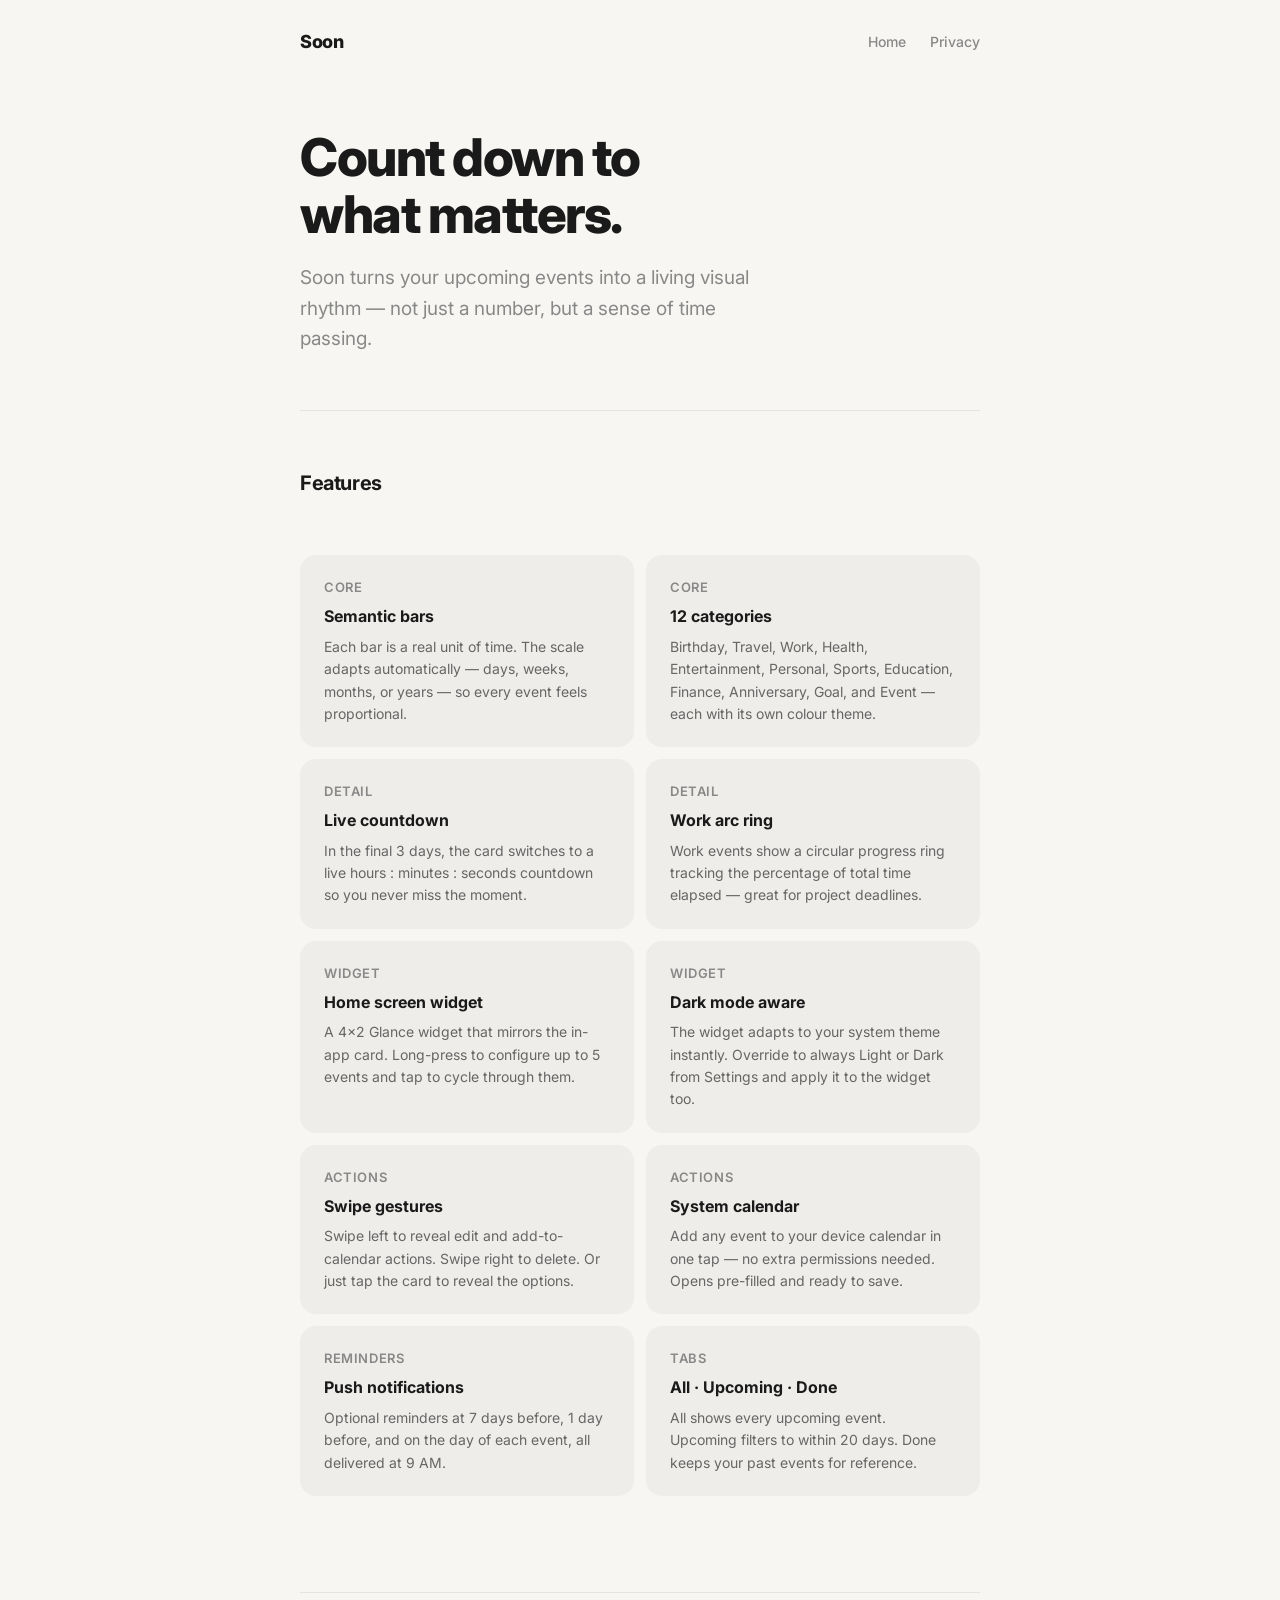
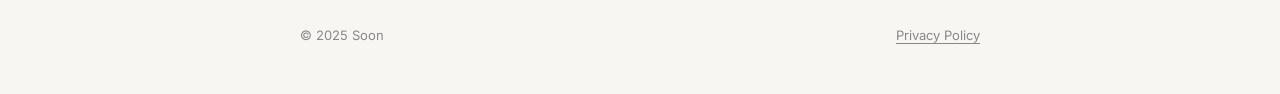
==== index.html @ 2a0a5874 "Initial site: landing page and privacy policy" ====
<!DOCTYPE html>
<html lang="en">
<head>
  <meta charset="UTF-8" />
  <meta name="viewport" content="width=device-width, initial-scale=1.0" />
  <title>Soon — Countdown to what matters</title>
  <meta name="description" content="Soon is a countdown app that turns your upcoming events into a visual rhythm of bars. Dark mode, home screen widgets, and no clutter." />
  <link rel="stylesheet" href="style.css" />
</head>
<body>

  <nav>
    <a class="nav-logo" href="index.html">Soon</a>
    <ul class="nav-links">
      <li><a href="index.html">Home</a></li>
      <li><a href="privacy.html">Privacy</a></li>
    </ul>
  </nav>

  <div class="container">

    <h1>Count down to<br>what matters.</h1>
    <p class="tagline">Soon turns your upcoming events into a living visual rhythm — not just a number, but a sense of time passing.</p>

    <hr class="divider" />

    <h2>Features</h2>

    <div class="features">

      <div class="feature">
        <div class="feature-label">Core</div>
        <h3>Semantic bars</h3>
        <p>Each bar is a real unit of time. The scale adapts automatically — days, weeks, months, or years — so every event feels proportional.</p>
      </div>

      <div class="feature">
        <div class="feature-label">Core</div>
        <h3>12 categories</h3>
        <p>Birthday, Travel, Work, Health, Entertainment, Personal, Sports, Education, Finance, Anniversary, Goal, and Event — each with its own colour theme.</p>
      </div>

      <div class="feature">
        <div class="feature-label">Detail</div>
        <h3>Live countdown</h3>
        <p>In the final 3 days, the card switches to a live hours : minutes : seconds countdown so you never miss the moment.</p>
      </div>

      <div class="feature">
        <div class="feature-label">Detail</div>
        <h3>Work arc ring</h3>
        <p>Work events show a circular progress ring tracking the percentage of total time elapsed — great for project deadlines.</p>
      </div>

      <div class="feature">
        <div class="feature-label">Widget</div>
        <h3>Home screen widget</h3>
        <p>A 4×2 Glance widget that mirrors the in-app card. Long-press to configure up to 5 events and tap to cycle through them.</p>
      </div>

      <div class="feature">
        <div class="feature-label">Widget</div>
        <h3>Dark mode aware</h3>
        <p>The widget adapts to your system theme instantly. Override to always Light or Dark from Settings and apply it to the widget too.</p>
      </div>

      <div class="feature">
        <div class="feature-label">Actions</div>
        <h3>Swipe gestures</h3>
        <p>Swipe left to reveal edit and add-to-calendar actions. Swipe right to delete. Or just tap the card to reveal the options.</p>
      </div>

      <div class="feature">
        <div class="feature-label">Actions</div>
        <h3>System calendar</h3>
        <p>Add any event to your device calendar in one tap — no extra permissions needed. Opens pre-filled and ready to save.</p>
      </div>

      <div class="feature">
        <div class="feature-label">Reminders</div>
        <h3>Push notifications</h3>
        <p>Optional reminders at 7 days before, 1 day before, and on the day of each event, all delivered at 9 AM.</p>
      </div>

      <div class="feature">
        <div class="feature-label">Tabs</div>
        <h3>All · Upcoming · Done</h3>
        <p>All shows every upcoming event. Upcoming filters to within 20 days. Done keeps your past events for reference.</p>
      </div>

    </div>

  </div>

  <footer>
    <span>© 2025 Soon</span>
    <a href="privacy.html">Privacy Policy</a>
  </footer>

</body>
</html>
---- style.css ----
@import url('https://fonts.googleapis.com/css2?family=Inter:wght@400;500;600;700;800&display=swap');

*, *::before, *::after { box-sizing: border-box; margin: 0; padding: 0; }

:root {
  --bg:        #F7F6F3;
  --surface:   #EEEDEA;
  --text:      #1A1A1A;
  --muted:     #888;
  --accent:    #1A1A1A;
  --border:    rgba(0,0,0,0.08);
  --radius:    16px;
  --max:       680px;
}

body {
  font-family: 'Inter', sans-serif;
  background: var(--bg);
  color: var(--text);
  line-height: 1.6;
  padding: 0 20px;
}

a { color: inherit; text-decoration: underline; text-underline-offset: 3px; }
a:hover { opacity: 0.6; }

/* ── Nav ── */
nav {
  max-width: var(--max);
  margin: 0 auto;
  padding: 28px 0 0;
  display: flex;
  align-items: center;
  justify-content: space-between;
}
.nav-logo {
  font-weight: 800;
  font-size: 18px;
  letter-spacing: -0.4px;
  text-decoration: none;
}
.nav-links {
  display: flex;
  gap: 24px;
  font-size: 14px;
  font-weight: 500;
  color: var(--muted);
  list-style: none;
}
.nav-links a { text-decoration: none; }
.nav-links a:hover { color: var(--text); opacity: 1; }

/* ── Sections ── */
.container {
  max-width: var(--max);
  margin: 0 auto;
  padding: 72px 0 96px;
}

h1 {
  font-size: clamp(36px, 6vw, 52px);
  font-weight: 800;
  letter-spacing: -1.5px;
  line-height: 1.1;
  margin-bottom: 20px;
}
h2 {
  font-size: 20px;
  font-weight: 700;
  letter-spacing: -0.4px;
  margin: 48px 0 12px;
}
h3 {
  font-size: 16px;
  font-weight: 600;
  margin: 28px 0 6px;
}
p {
  font-size: 15px;
  color: #444;
  margin-bottom: 14px;
}
p:last-child { margin-bottom: 0; }

.tagline {
  font-size: clamp(16px, 2.5vw, 19px);
  color: var(--muted);
  font-weight: 400;
  margin-bottom: 40px;
  max-width: 480px;
}

/* ── Feature grid ── */
.features {
  display: grid;
  grid-template-columns: repeat(auto-fill, minmax(280px, 1fr));
  gap: 12px;
  margin-top: 56px;
}
.feature {
  background: var(--surface);
  border-radius: var(--radius);
  padding: 22px 24px;
}
.feature-label {
  font-size: 13px;
  font-weight: 600;
  color: var(--muted);
  text-transform: uppercase;
  letter-spacing: 0.6px;
  margin-bottom: 6px;
}
.feature h3 {
  font-size: 16px;
  font-weight: 700;
  margin: 0 0 6px;
}
.feature p {
  font-size: 14px;
  color: #666;
  margin: 0;
}

/* ── Divider ── */
.divider {
  border: none;
  border-top: 1px solid var(--border);
  margin: 56px 0;
}

/* ── Privacy-specific ── */
.meta {
  font-size: 13px;
  color: var(--muted);
  margin-bottom: 48px;
}
.policy-section {
  margin-bottom: 40px;
}
ul.policy-list {
  padding-left: 20px;
  margin-top: 8px;
}
ul.policy-list li {
  font-size: 15px;
  color: #444;
  margin-bottom: 6px;
}

/* ── Footer ── */
footer {
  max-width: var(--max);
  margin: 0 auto;
  padding: 32px 0 48px;
  border-top: 1px solid var(--border);
  display: flex;
  justify-content: space-between;
  align-items: center;
  font-size: 13px;
  color: var(--muted);
  flex-wrap: wrap;
  gap: 12px;
}
footer a { color: var(--muted); }
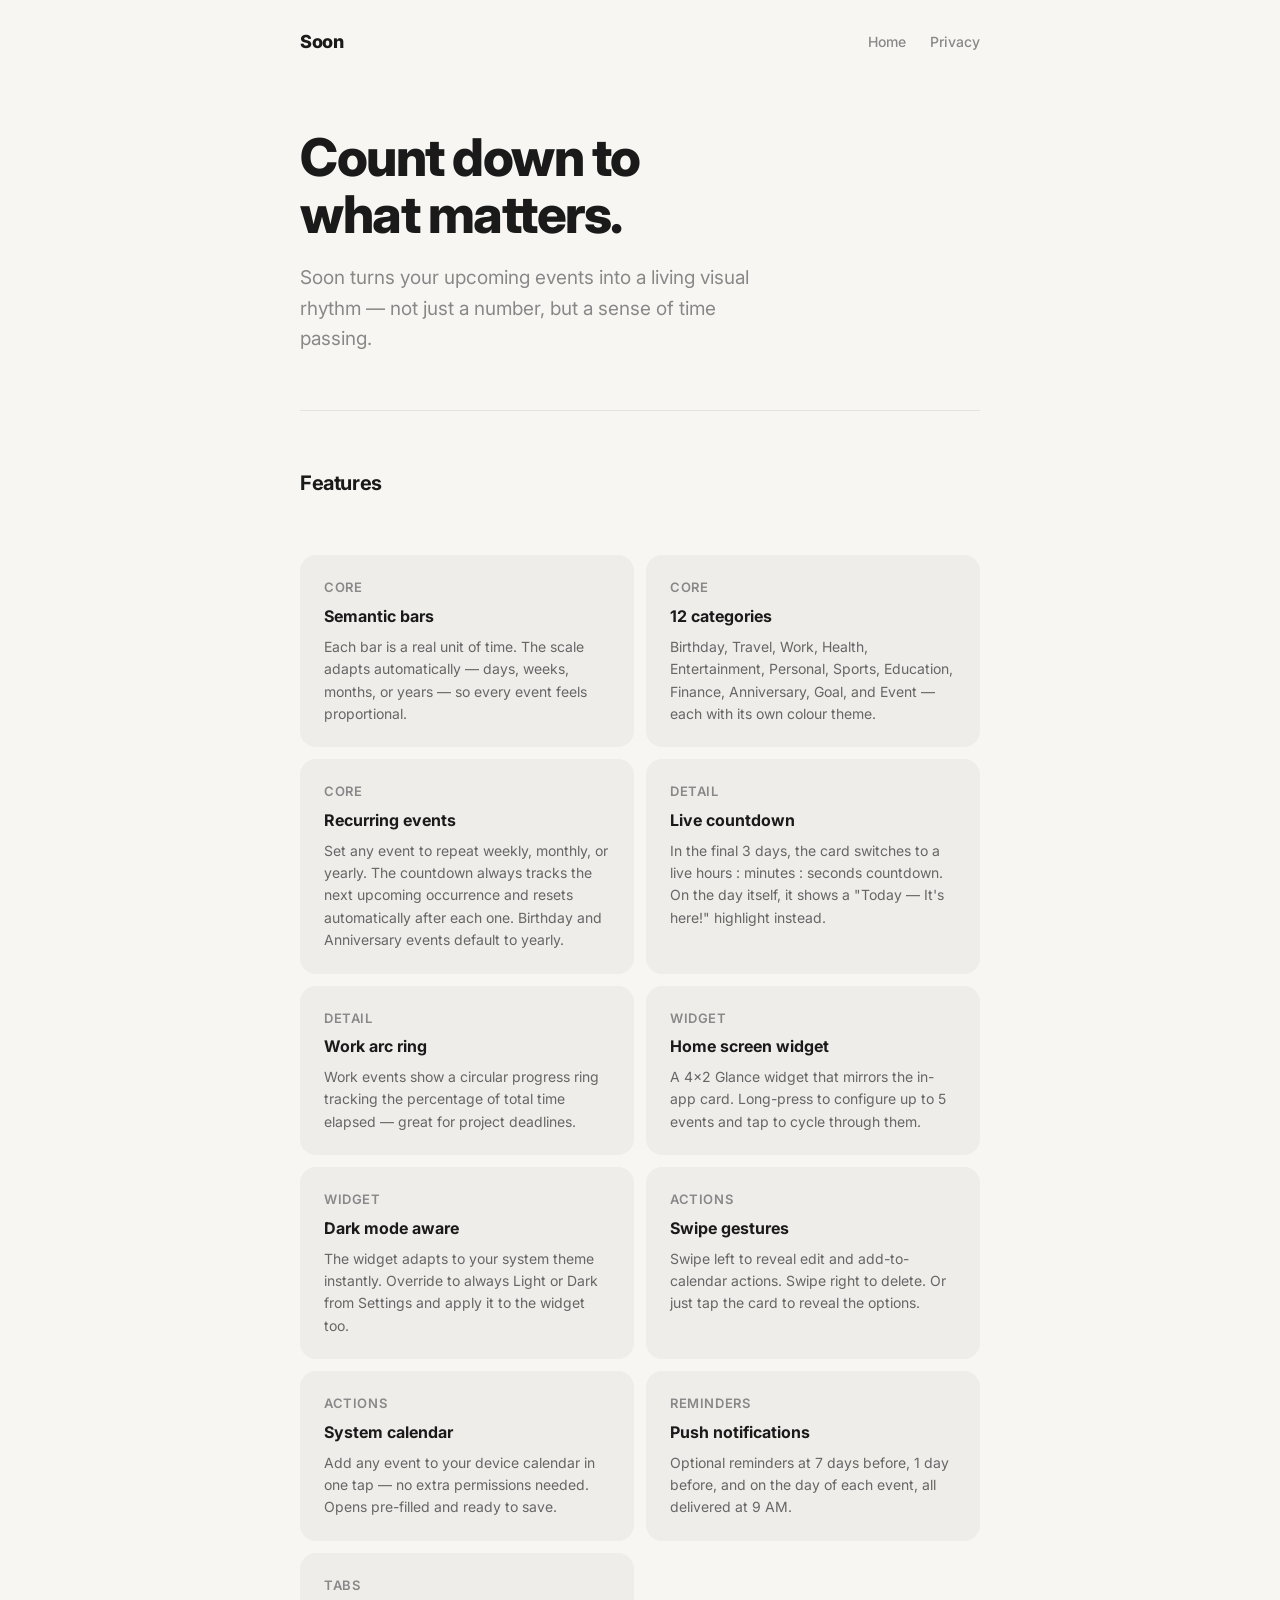
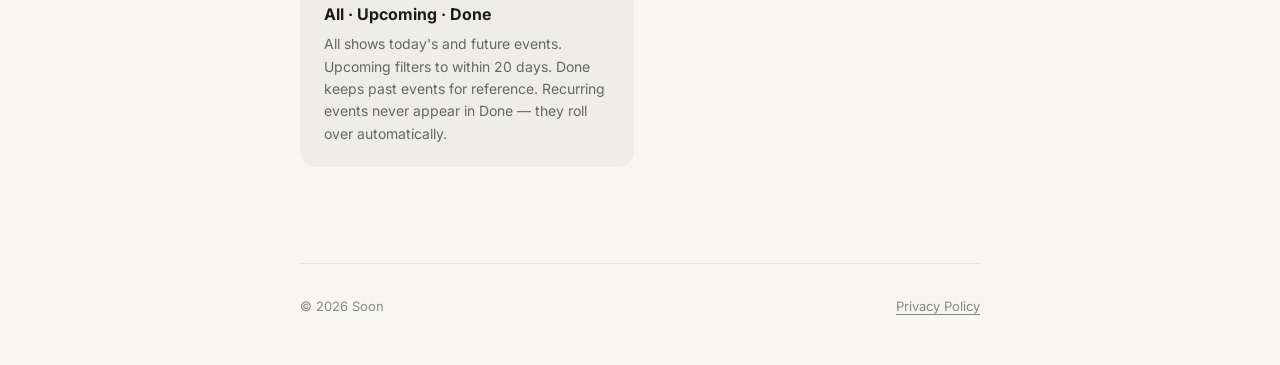
==== commit 52bd7738: "Update site: add recurring events, fix tabs copy, update copyright" ====
--- a/index.html
+++ b/index.html
@@ -4,7 +4,7 @@
   <meta charset="UTF-8" />
   <meta name="viewport" content="width=device-width, initial-scale=1.0" />
   <title>Soon — Countdown to what matters</title>
-  <meta name="description" content="Soon is a countdown app that turns your upcoming events into a visual rhythm of bars. Dark mode, home screen widgets, and no clutter." />
+  <meta name="description" content="Soon is a countdown app that turns your upcoming events into a visual rhythm of bars. Recurring events, dark mode, home screen widgets, and no clutter." />
   <link rel="stylesheet" href="style.css" />
 </head>
 <body>
@@ -41,9 +41,15 @@
       </div>
 
       <div class="feature">
+        <div class="feature-label">Core</div>
+        <h3>Recurring events</h3>
+        <p>Set any event to repeat weekly, monthly, or yearly. The countdown always tracks the next upcoming occurrence and resets automatically after each one. Birthday and Anniversary events default to yearly.</p>
+      </div>
+
+      <div class="feature">
         <div class="feature-label">Detail</div>
         <h3>Live countdown</h3>
-        <p>In the final 3 days, the card switches to a live hours : minutes : seconds countdown so you never miss the moment.</p>
+        <p>In the final 3 days, the card switches to a live hours : minutes : seconds countdown. On the day itself, it shows a "Today — It's here!" highlight instead.</p>
       </div>
 
       <div class="feature">
@@ -85,7 +91,7 @@
       <div class="feature">
         <div class="feature-label">Tabs</div>
         <h3>All · Upcoming · Done</h3>
-        <p>All shows every upcoming event. Upcoming filters to within 20 days. Done keeps your past events for reference.</p>
+        <p>All shows today's and future events. Upcoming filters to within 20 days. Done keeps past events for reference. Recurring events never appear in Done — they roll over automatically.</p>
       </div>
 
     </div>
@@ -93,9 +99,9 @@
   </div>
 
   <footer>
-    <span>© 2025 Soon</span>
+    <span>© 2026 Soon</span>
     <a href="privacy.html">Privacy Policy</a>
   </footer>
 
 </body>
-</html>
+</html>
